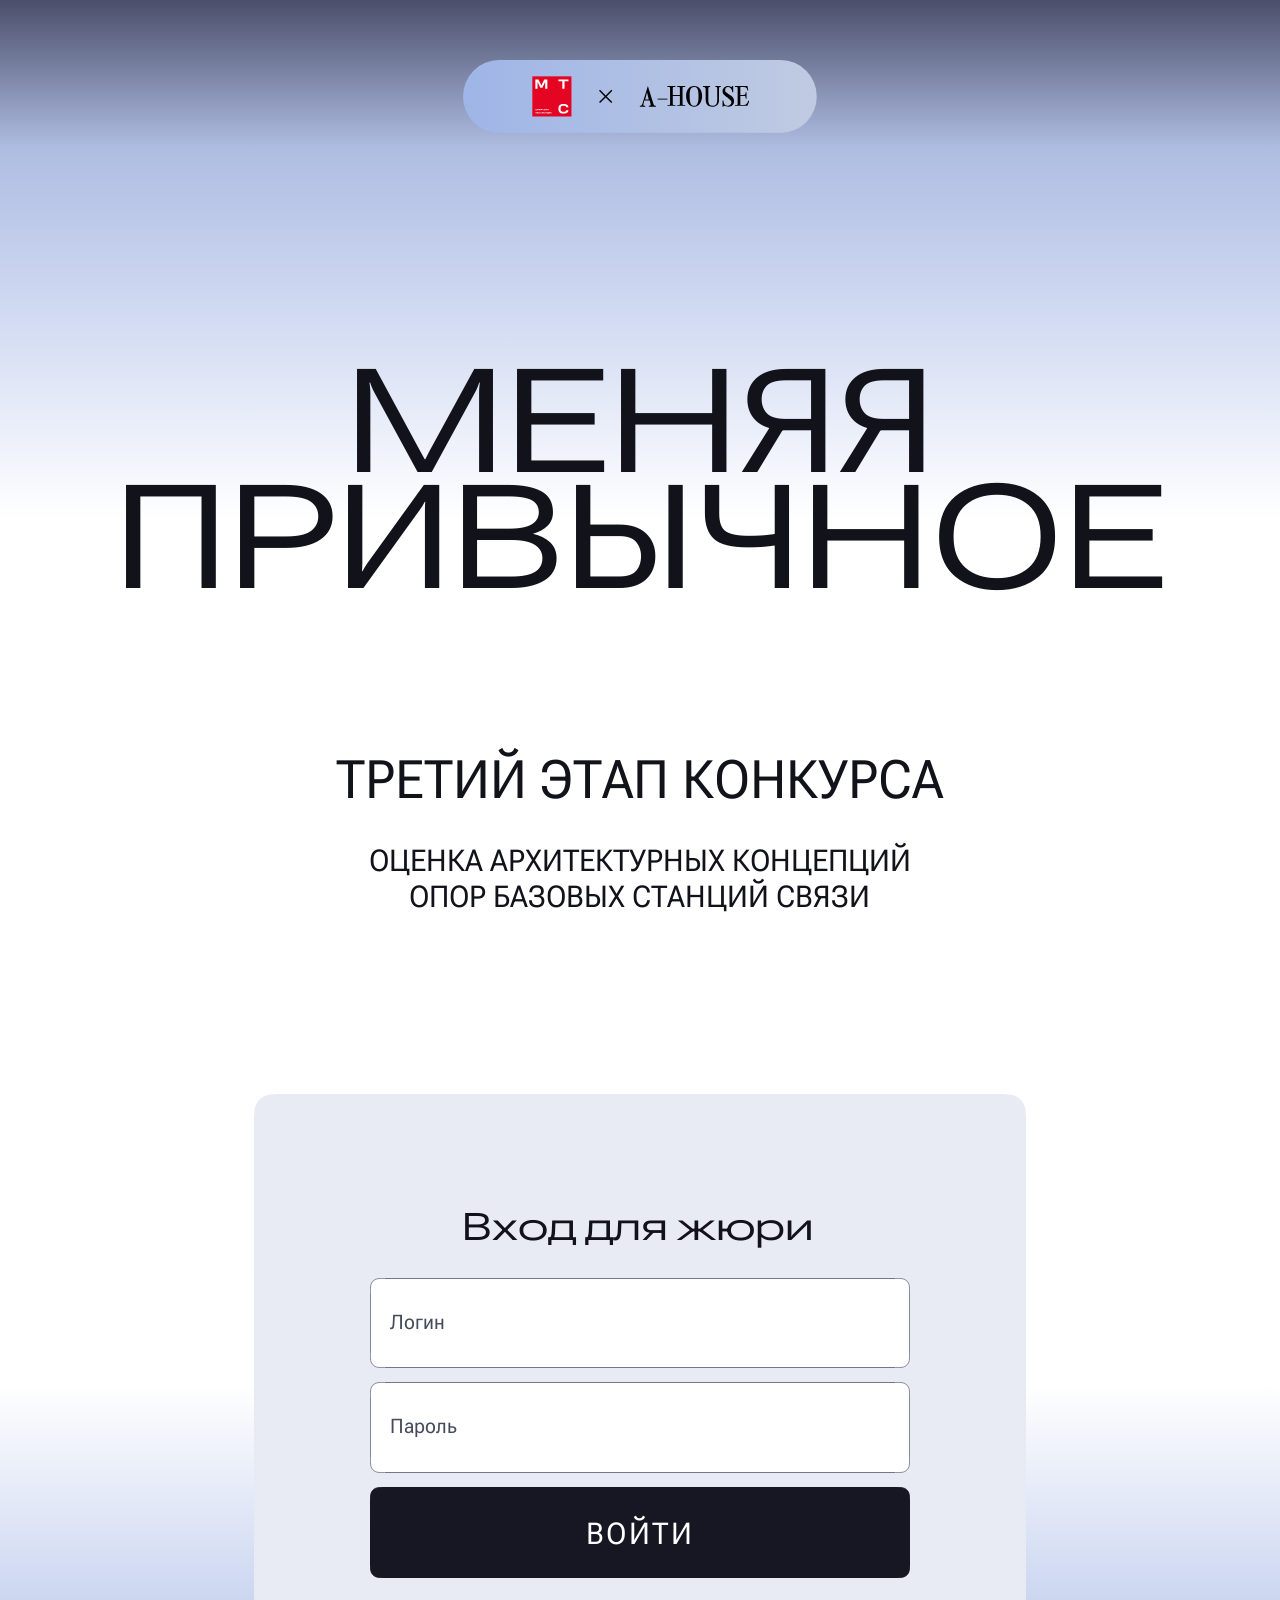
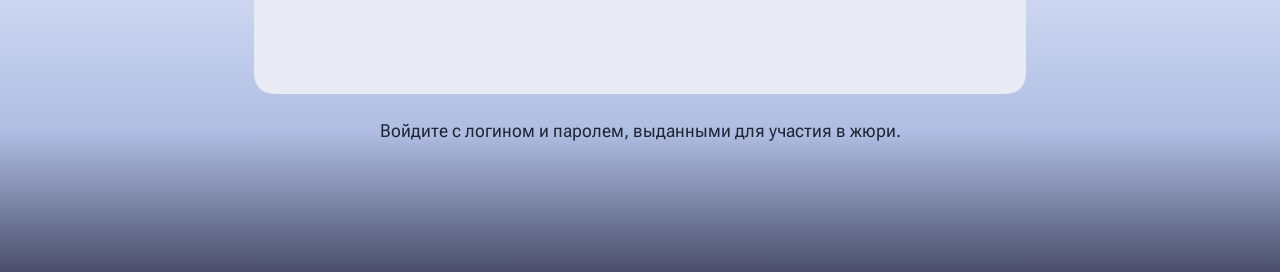
==== jury/index.html @ f31aed95 "Publish jury cabinet Source-Commit: 296555ba52283dc2daf1e2a60efe6be3694adf9c" ====
<!doctype html>
<html lang="ru">
<head>
<meta charset="utf-8">
<meta name="viewport" content="width=device-width, initial-scale=1">
<meta name="robots" content="noindex,nofollow">
<meta name="referrer" content="no-referrer">
<meta http-equiv="Content-Security-Policy" content="default-src 'none'; script-src 'self' 'wasm-unsafe-eval'; worker-src 'self'; style-src 'self'; font-src 'self' blob: https://static.tildacdn.com; img-src 'self' blob: data:; connect-src 'self' https://qlzszcunhphficvkezsk.supabase.co; form-action 'none'; base-uri 'none'">
<title>Вход для жюри · Меняя привычное</title>
<link rel="preconnect" href="https://static.tildacdn.com" crossorigin>
<link rel="stylesheet" href="../cabinet.css?v=fdaa17e8c306">
<link rel="modulepreload" href="../views.js?v=fdaa17e8c306">
<link rel="modulepreload" href="../config.js?v=fdaa17e8c306">
<link rel="modulepreload" href="../typography.js?v=fdaa17e8c306">
<link rel="modulepreload" href="../criteria.js?v=fdaa17e8c306">
<link rel="modulepreload" href="../voting.js?v=fdaa17e8c306">
<script type="module" src="../cabinet.js?v=fdaa17e8c306"></script>
</head>
<body>
<div id="cabinet">
<main class="sign-in-page">
  <section class="cover" aria-labelledby="contest">
    <div class="wrap hero">
      <img src="./logo.svg" width="398" alt="МТС и A–House">
      <h1 id="contest">Меняя<br>привычное</h1>
      <div class="cover-subtitle">
        <h2>Третий этап конкурса</h2>
        <p>Оценка архитектурных концепций опор базовых станций связи</p>
      </div>
    </div>
  </section>
  <section class="login-section" aria-labelledby="sign-in">
    <form class="login-card" method="dialog" action="#">
      <h2 id="sign-in" data-edges="stem tight">Вход <span class="word-group">для<wbr> жюри</span></h2>
      <input type="hidden" name="next" value="">
      <label class="sr-only" for="login">Логин</label>
      <input id="login" name="login" placeholder="Логин" autocomplete="username" autocapitalize="none" spellcheck="false" required maxlength="254" value="">
      <label class="sr-only" for="password">Пароль</label>
      <input id="password" name="password" placeholder="Пароль" type="password" autocomplete="current-password" required maxlength="1024">
      <button class="primary" disabled>Войти</button>
    </form>
    <p class="login-hint">Войдите с логином и паролем, выданными для участия в жюри.</p>
  </section>
</main></div>
<noscript><p>Для входа включите JavaScript.</p></noscript>
</body>
</html>
---- cabinet.css ----
@font-face {
  font-family: 'MTS Extended';
  src: url('https://static.tildacdn.com/tild3437-3162-4530-b961-616430663737/MTSExtended-Regular.woff') format('woff');
  font-weight: 400;
  font-style: normal;
  font-display: swap;
}
@font-face {
  font-family: 'MTS Compact';
  src: url('https://static.tildacdn.com/tild3732-3834-4863-b263-373538393432/MTSCompact-Regular.woff') format('woff');
  font-weight: 400;
  font-style: normal;
  font-display: swap;
}
@font-face {
  font-family: 'Roboto Flex Extended';
  src: url('./fonts/roboto-flex-extended-regular.woff2') format('woff2');
  font-weight: 400;
  font-style: normal;
  font-display: swap;
  size-adjust: 112%;
}
@font-face {
  font-family: 'Roboto Flex Compact';
  src: url('./fonts/roboto-flex-compact-regular.woff2') format('woff2');
  font-weight: 400;
  font-style: normal;
  font-display: swap;
}
:root {
  --stem-bearing: .089em;
  --display-face: 'MTS Extended', 'Roboto Flex Extended', Arial, sans-serif;
  --body-face: 'MTS Compact', 'Roboto Flex Compact', Arial, sans-serif;
  font-family: var(--body-face);
  color: #11121a;
  background: #fff;
  --archive-unit: min(.0694444444vw, 1px);
  --sky-dark: #4a4e6a;
  --sky-boundary: #646987;
  --sky-light-stops: #afbde2 15.3846%, #ced8f1 31.25%, #fff 53.8462%, #fff 100%;
  --sky: linear-gradient(180deg, var(--sky-dark) 0%, var(--sky-light-stops));
  --sky-inverse: linear-gradient(0deg, var(--sky-dark) 0%, var(--sky-light-stops));
  --control-corner: .95rem;
  --width: 1440px;
}
* { box-sizing: border-box; }
body { margin: 0; font-size: clamp(1rem, .93rem + .33vw, 1.125rem); line-height: 1.45; }
img { display: block; max-width: 100%; height: auto; }
a { color: inherit; text-underline-offset: .25em; }
button, input, textarea { font: inherit; }
a:focus-visible, button:focus-visible, input:focus-visible { outline: .18rem solid #315cc0; outline-offset: .25rem; }
button { cursor: pointer; }
p, h1, h2 { margin: 0; }
h1, h2 { font-family: var(--display-face); font-weight: 400; letter-spacing: normal; }
/* Keep the ink against the grid as headings wrap and the type scales. */
[data-edges] {
  --first-bearing: var(--stem-bearing);
  --wrap-bearing: var(--stem-bearing);
  position: relative;
  inset-inline-start: calc(0em - var(--wrap-bearing));
  text-indent: calc(var(--wrap-bearing) - var(--first-bearing));
}
[data-edges^="tight"] { --first-bearing: .008em; }
[data-edges^="medium"] { --first-bearing: .045em; }
[data-edges$="tight"] { --wrap-bearing: .008em; }
[data-edges$="medium"] { --wrap-bearing: .045em; }
.work-link > [data-edges] { --stem-bearing: .078em; display: block; min-inline-size: 0; }
.wrap { --gutter: min(4.444444vw, 64px); width: min(100%, var(--width)); padding-inline: var(--gutter); margin-inline: auto; }
.cover { background: var(--sky); }
.hero {
  container-type: inline-size;
  min-block-size: calc(1080 * var(--archive-unit));
  padding-block: calc(68 * var(--archive-unit)) calc(57 * var(--archive-unit));
  text-align: center;
}
.hero img { width: min(100%, calc(398 * var(--archive-unit))); margin-inline: auto; }
/* The longer word sets the maximum size within the available column. */
.hero h1 {
  margin-block-start: calc(260 * var(--archive-unit));
  font-size: min(calc(146 * var(--archive-unit)), 11.9cqi);
  line-height: .9;
  text-transform: uppercase;
}
.cover-subtitle { max-inline-size: calc(746 * var(--archive-unit)); margin: calc(176 * var(--archive-unit)) auto 0; text-transform: uppercase; }
.cover-subtitle h2 { font: 400 max(1.5rem, calc(60 * var(--archive-unit))) / 1 var(--body-face); }
.cover-subtitle p {
  margin-block-start: calc(40 * var(--archive-unit));
  font-size: max(1rem, calc(34 * var(--archive-unit)));
  line-height: 1.2;
  text-wrap: balance;
}
.login-section { background: var(--sky-inverse); padding: clamp(72px, 10vw, 140px) 22px; }
.login-card {
  background: #e8ebf3;
  inline-size: min(100%, max(320px, calc(868 * var(--archive-unit))));
  margin-inline: auto;
  padding: max(2.25rem, calc(131 * var(--archive-unit))) max(1.5rem, calc(130 * var(--archive-unit)));
}
.word-group { display: inline-block; max-inline-size: 100%; text-indent: 0; }
.login-card h2 {
  font-size: max(1.375rem, calc(38 * var(--archive-unit)));
  line-height: 1.05;
  margin-block-end: 2rem;
  text-align: center;
  text-wrap: balance;
  overflow-wrap: anywhere;
}
.login-card input, .ballot textarea { display: block; width: 100%; color: #11121a; background: #fff; border: 1px solid #70798a; }
.login-card input {
  min-block-size: max(3.125rem, calc(102 * var(--archive-unit)));
  padding: .65em 1em;
  font-size: max(1.1875rem, calc(22 * var(--archive-unit)));
}
.login-card input::placeholder { color: #454b5a; opacity: 1; }
.login-card input[type="password"] { margin-block-start: 14px; }
.login-hint { max-inline-size: 40rem; margin: 1.5rem auto 0; text-align: center; color: #202534; }
/* Offset the visible letters within the original hit area. */
.primary, .masthead button, .score-choice span {
  --label-shift: .07em;
  padding-block: calc(var(--control-inset) + var(--label-shift)) calc(var(--control-inset) - var(--label-shift));
}
.primary { --control-inset: .85rem; display: inline-flex; align-items: center; justify-content: center; padding-inline: 1.3rem; min-height: 3rem; color: #fff; background: #161722; text-align: center; text-decoration: none; border: 1px solid #161722; }
.login-card .primary {
  width: 100%;
  min-block-size: max(3.125rem, calc(102 * var(--archive-unit)));
  margin-block-start: 14px;
  font-size: max(1.1875rem, calc(34 * var(--archive-unit)));
  text-transform: uppercase;
  letter-spacing: .08em;
}
.form-error { color: #8e1130; margin-top: 1rem; line-height: 1.4; }

.masthead {
  color: #fff;
  background-color: var(--sky-dark);
  background-image: linear-gradient(180deg, var(--sky-dark), #525774 55%, var(--sky-boundary));
}
.masthead + .scene:not(.catalogue), .masthead + .catalogue .welcome {
  --sky: linear-gradient(180deg, var(--sky-boundary) 0%, var(--sky-light-stops));
}
.masthead-inner {
  display: flex;
  align-items: center;
  justify-content: space-between;
  flex-wrap: wrap;
  gap: .75rem 1.5rem;
  min-block-size: 116px;
  padding-block: 12px;
}
.masthead img { width: min(56%, 19rem); }
.masthead button { --control-inset: .55rem; background: transparent; color: inherit; border: 1px solid currentColor; padding-inline: .95rem; min-height: 2.75rem; }
.masthead :is(a, button):focus-visible { outline-color: #e0e7ff; }
.scene { min-block-size: 82vh; }
.scene:not(.catalogue), .welcome, .projects-section {
  background: var(--sky) top / 100% calc(1080 * var(--archive-unit)) no-repeat;
}
.content { container-type: inline-size; padding-block: clamp(2rem, 5vw, 5rem); }
.content h1 { font-size: clamp(1.75rem, 6.3cqi, 4.6rem); line-height: 1.04; text-transform: uppercase; text-wrap: balance; overflow-wrap: anywhere; }
.heading-word {
  display: inline-block;
  inline-size: max-content;
  /* Allow the hanging sidebearing at the grid edge before breaking a word. */
  max-inline-size: calc(100% + var(--stem-bearing));
  text-wrap: wrap;
  vertical-align: top;
  text-indent: 0;
  -webkit-hyphens: auto;
  hyphens: auto;
  hyphenate-limit-chars: 5 2 2;
}
/* Т and Л after a discretionary hyphen need less overhang than the initial stem. */
.hang-after-break {
  --break-inset: calc(var(--word-bearing, var(--wrap-bearing)) - .008em);
  padding-inline-start: var(--break-inset);
  text-indent: calc(0em - var(--break-inset));
}
.hang-after-break:first-child { --word-bearing: var(--first-bearing); }
.works, .ranking {
  --list-row-height: clamp(3.375rem, 2.95rem + 1.1vw, 4rem);
  inline-size: 100%;
  margin: clamp(1.5rem, 3vw, 2.5rem) 0 0;
}
.works { list-style: none; padding: 0; }
.work-link, .ranking td a {
  display: flex;
  align-items: center;
  min-block-size: var(--list-row-height);
  padding-block: .5rem;
  overflow-wrap: anywhere;
}
.work-link { width: 100%; column-gap: .75rem; border-bottom: 1px solid #3e4558; text-decoration: none; font-size: clamp(1.2rem, 1rem + .85vw, 1.75rem); line-height: 1.2; }
.return { display: inline-flex; align-items: center; min-height: 2.75rem; margin-bottom: .9rem; }
.materials { margin-top: clamp(1.5rem, 4vw, 3rem); display: flex; align-items: center; flex-wrap: wrap; gap: .65rem 1.1rem; }
.status { margin-top: 1.7rem; margin-bottom: 1rem; line-height: 1.45; }
.sheet-progress { margin-top: 1rem; }
.work-mark {
  box-sizing: border-box;
  flex: none;
  --mark-size: clamp(1.75rem, 5vw, 2.5rem);
  inline-size: var(--mark-size);
  block-size: var(--mark-size);
  margin-inline-start: auto;
  border: 2px solid #11121a;
  --control-corner: calc(var(--mark-size) * .35);
  color: white;
}
:is(.work-mark.is-scored, .nomination-option input:checked + .work-mark) { border-color: #161722; background: #161722; }
.work-mark svg { display: block; inline-size: 100%; block-size: 100%; }
@media (forced-colors: active) {
  .work-mark { border-color: CanvasText; }
  :is(.work-mark.is-scored, .nomination-option input:checked + .work-mark) { border-color: CanvasText; background: CanvasText; color: Canvas; forced-color-adjust: none; }
}
.ballot { margin-top: clamp(2rem, 5vw, 4rem); max-width: 45rem; font-synthesis-weight: none; }
.ballot, .ballot legend { overflow-wrap: anywhere; }
.ballot legend { max-width: 100%; }
.ballot h2 { font-size: clamp(1.5rem, 1.12rem + 1.6vw, 2.4rem); line-height: 1.12; }
.ballot small { font-size: .9rem; font-weight: normal; }
.ballot .scale { margin: .5rem 0; }
.ballot .scale[open] { margin-block-end: 1.65em; }
:is(.scale > summary, .ballot-rules, .ballot-reference-toggle) { padding-block: .65rem; cursor: pointer; width: fit-content; min-height: 2.75rem; }
.scale > summary {
  display: grid;
  grid-template-columns: .55em minmax(0, 1fr);
  align-items: baseline;
  column-gap: .48em;
  max-inline-size: 100%;
  list-style: none;
}
.scale > summary::-webkit-details-marker { display: none; }
.scale > summary::before {
  content: '';
  inline-size: .43em;
  block-size: .43em;
  border: solid currentColor;
  border-width: 0 .095em .095em 0;
  align-self: start;
  margin-block-start: .46em;
  transform: rotate(-45deg);
}
/* The downstroke sits below the rotated square's centre. Keep its ink on the first text line. */
.scale[open] > summary::before { transform: translateY(-.15em) rotate(45deg); }
@media (prefers-reduced-motion: no-preference) {
  .scale > summary::before { transition: transform 150ms ease-out; }
  @supports (transition-behavior: allow-discrete) and selector(details::details-content) {
    .scale::details-content {
      display: grid;
      grid-template-rows: 0fr;
      opacity: 0;
      transition: grid-template-rows 160ms ease-out, opacity 140ms ease-out, content-visibility 160ms allow-discrete;
    }
    .scale[open]::details-content { grid-template-rows: 1fr; opacity: 1; }
    .scale-body { min-block-size: 0; overflow: clip; }
    .scale:has(> summary:focus-visible)::details-content { transition-duration: 0s; }
  }
}
.ballot-rules { display: inline-block; }
.scale-values li {
  display: flex;
  align-items: baseline;
  column-gap: .22em;
}
.scale-number { flex: 0 0 1ch; }
.scale-values li > [aria-hidden] { flex: none; }
.scale-values li > :last-child { flex: 1; min-inline-size: 0; }
@container (max-width: 14em) {
  .scale-body { hyphens: auto; hyphenate-limit-chars: 8 3 3; }
}
.scale-values li + li { margin-block-start: .15em; }
.scale-explanation { display: block; margin: .2em 0 .55em; }
.scale-number, .score-choice { font-variant-numeric: tabular-nums; }
.scale ul { list-style: none; padding: 0; margin: 0 0 .6rem; }
.scale li, .scale p, .criterion-help { line-height: 1.5; }
.criterion-help, .ballot-note { max-inline-size: 68ch; }
.scale p { margin-bottom: .8rem; }
.scale-body > :last-child { margin-block-end: 0; }
.ballot-fields, .criterion { padding: 0; margin: 0; border: 0; min-width: 0; }
.ballot form { margin-top: 1.35rem; }
.criterion { margin-bottom: 1.8rem; }
.criterion legend { padding: 0; font-size: clamp(1.125rem, 1rem + .5vw, 1.25rem); line-height: 1.25; }
/* At large text sizes, give every cabinet screen the same extra line length. */
.masthead .wrap, .scene .wrap { padding-inline: clamp(8px, 100vw - 10rem, var(--gutter)); }
criterion-title { overflow-wrap: normal; -webkit-hyphens: auto; hyphens: auto; hyphenate-limit-chars: 6 3 3; }
criterion-title .whole-word { white-space: nowrap; }
.criterion legend small { display: inline-block; color: #414859; white-space: nowrap; }
@container (max-width: 36rem) {
  .criterion legend small { display: block; margin-block-start: .3em; }
  .criterion legend + p { margin-block-start: .6rem; }
}
.criterion-help { margin: .35rem 0 0; }
.score-choices { display: flex; flex-wrap: wrap; gap: .3rem; margin-top: .65rem; }
.score-choice { position: relative; cursor: pointer; }
.score-choice input, .sr-only { position: absolute; width: 1px; height: 1px; padding: 0; margin: -1px; overflow: hidden; clip-path: inset(50%); white-space: nowrap; }
.score-choice span { --control-inset: .45rem; --label-shift: .045em; display: grid; place-items: center; min-width: 2.75rem; min-height: 2.75rem; padding-inline: var(--control-inset); color: #161722; background: #fff; border: 1px solid #747b8d; }
.score-choice input:checked + span { color: #fff; background: #20263a; border-color: #20263a; }
.score-choice input:focus-visible + span, .ballot :is(summary, .ballot-reference-toggle):focus-visible, .ballot textarea:focus-visible { outline: .18rem solid #315cc0; outline-offset: .15rem; }
.no-site { display: flex; align-items: center; gap: .5rem; min-height: 2.75rem; width: fit-content; line-height: 1.4; }
.no-site input { margin: 0; }
.comment-label { display: block; margin-bottom: .5rem; }
.ballot textarea { max-width: 39rem; min-height: 5rem; padding: .75rem; font: inherit; resize: vertical; }
.materials .primary, .save-ballot { --label-shift: 0px; }
.save-ballot { margin-top: 1rem; }
.ballot-note, .ballot-feedback:not(:empty) { margin-top: .8rem; line-height: 1.4; }
.secondary { margin-top: .5rem; min-height: 2.75rem; padding: .55rem .85rem; color: #161722; background: #fff; border: 1px solid #747b8d; }
.ballot button:disabled { cursor: default; }
.scale .guide-list { margin-block-end: 1.25em; list-style: disc; padding-inline-start: 1.3rem; }
.guide-list li + li { margin-top: .45rem; }
.recommendations { min-inline-size: 0; margin: 0; padding: 0; border: 0; }
.nomination-option {
  display: grid;
  grid-template-columns: max-content minmax(0, 1fr);
  align-content: center;
  align-items: start;
  gap: .65rem;
  min-block-size: 44px;
  padding-block: .3em;
  cursor: pointer;
  overflow-wrap: anywhere;
}
.nomination-option .work-mark {
  --mark-size: 1.5rem;
  margin-inline-start: 0;
  /* Centre on the ink of the first line, even when the label wraps. */
  margin-block-start: calc((1lh - var(--mark-size)) / 2 - .08em);
}
.nomination-option input:not(:checked) + .work-mark svg { visibility: hidden; }
.nomination-option input:focus-visible + .work-mark { outline: .18rem solid #315cc0; outline-offset: .15rem; }
.nomination-option:has(input:disabled) { cursor: default; }
.nominations { max-inline-size: 60ch; margin-block-start: calc(2 * var(--ballot-field-gap)); }
.nominations section + section { margin-block-start: var(--work-group-gap); }
.nominations h3, .nominations h4 {
  margin: 0 0 var(--ballot-field-gap);
  font: 400 1.125em / 1.25 var(--body-face);
  text-wrap: pretty;
}
.nominations p { margin: 0; line-height: 1.5; }
.nominations p + p { margin-block-start: var(--ballot-field-gap); }

/* The curve meets each straight edge with zero curvature. */
:is(.login-card, .login-card input, .ballot textarea, .ranking-select, .primary, .masthead button, .secondary, .score-choice span, .sheet-preview, .sheet-tool, .sheet-arrow, .work-mark) {
  --corner-extent: var(--control-corner);
  /* Native fields remain readable while the optional SVG is loading. */
  border-image: var(--corner-frame, none) 17 fill / var(--corner-extent);
  border-radius: var(--corner-extent);
  corner-shape: superellipse(1.7);
}

form.login-card { --corner-extent: clamp(1.5rem, 2.35vw, 2rem); }

/* WebKit versions without corner-shape draw the same contour in nine slices.
   The corners keep their proportions as fields, captions and the panel resize. */
@supports not (corner-shape: superellipse(1.7)) {
  @media screen and (forced-colors: none) {
    .login-card { --corner-frame: url('./control-corners.svg#panel'); }
    .login-card input, .ballot textarea, .ranking-select, .sheet-preview { --corner-frame: url('./control-corners.svg#field'); }
    .primary { --corner-frame: url('./control-corners.svg#primary'); }
    .masthead button { --corner-frame: url('./control-corners.svg?v=4#outline'); }
    .work-mark { --corner-frame: url('./control-corners.svg?v=3#work-mark'); }
    :is(.work-mark.is-scored, .nomination-option input:checked + .work-mark) { --corner-frame: url('./control-corners.svg#primary'); background: transparent; }
    .sheet-tool, .sheet-arrow { --corner-frame: url('./control-corners.svg?v=2#sheet'); }
    .secondary, .score-choice span { --corner-frame: url('./control-corners.svg#choice'); }
    .score-choice input:checked + span { --corner-frame: url('./control-corners.svg#selected'); }
  }
}

.masthead-inner:has(nav) { display: grid; grid-template-columns: minmax(0, 1fr) auto; grid-template-areas: "brand brand" "menu exit"; gap: .4rem 1rem; }
.masthead-inner:has(nav) img { grid-area: brand; justify-self: center; inline-size: min(100%, 210px); }
.masthead-inner nav { grid-area: menu; display: flex; flex-wrap: wrap; gap: 0 1.2em; align-items: center; }
.masthead-inner nav a { display: inline-flex; align-items: center; min-block-size: 2.75rem; }
.masthead-inner nav a[aria-current="page"] { color: #fff; text-decoration-thickness: .12em; }
.masthead-inner:has(nav) form { grid-area: exit; align-self: start; }
@media (min-width: 52em) {
  .masthead-inner:has(nav) { grid-template-columns: minmax(9rem, 1fr) auto auto; grid-template-areas: "brand menu exit"; gap: 2rem; }
  .masthead-inner:has(nav) img { justify-self: start; inline-size: min(100%, 19rem); }
  .masthead-inner:has(nav) form { align-self: center; }
}
.ranking-description, .ranking-order, .content:has(.ranking-back) h1 + .status { margin-block-start: clamp(1rem, 2.4vw, 1.8rem); }
.ranking-description { max-inline-size: 62ch; }
.ranking-order { display: flex; flex-wrap: wrap; align-items: center; gap: .5em .85em; }
.ranking-select {
  position: relative;
  display: inline-flex;
  align-items: center;
  inline-size: min(13.1em, 100%);
  min-block-size: 2.75rem;
  padding: .55em 2.25em .45em .8em;
  border: 1px solid #747b8d;
  background: #fff;
  line-height: 1.25;
}
.ranking-select-label { overflow-wrap: anywhere; }
.ranking-select select {
  position: absolute;
  inset: 0;
  appearance: none;
  inline-size: 100%;
  block-size: 100%;
  margin: 0;
  font: inherit;
  opacity: 0;
  cursor: pointer;
}
.ranking-select::after {
  content: '';
  position: absolute;
  inset-block-start: 50%;
  inset-inline-end: .9em;
  inline-size: .48em;
  block-size: .48em;
  border: solid currentColor;
  border-width: 0 .1em .1em 0;
  transform: translateY(-72%) rotate(45deg);
  pointer-events: none;
}
@media (forced-colors: active) {
  .ranking-select { border-color: ButtonText; color: ButtonText; background: ButtonFace; }
  .ranking-select:has(select:focus-visible)::before { border-color: Highlight; }
}
.ranking { border-collapse: separate; border-spacing: 0; font-variant-numeric: tabular-nums; }
.ranking th, .ranking td { text-align: start; padding: .55em .7em .55em 0; border-block-end: 1px solid #c1c6d1; }
.ranking thead { color: #414859; }
.ranking :is(th, td):first-child { inline-size: 1%; }
.ranking :is(th, td):last-child { text-align: end; padding-inline-end: 0; }
.ranking td { padding-block: 0; }
.ranking td a { min-block-size: calc(var(--list-row-height) - 1px); }
.ranking-back { margin-block-start: 1.5rem; }
.sheets { margin-block-start: clamp(1.4rem, 3vw, 2.3rem); }
.sheet-strip {
  display: flex;
  align-items: stretch;
  gap: clamp(.65rem, 1.5vw, 1.25rem);
  overflow-x: auto;
  overscroll-behavior-x: contain;
  scroll-snap-type: x mandatory;
  scrollbar-width: thin;
  scrollbar-color: #737c91 transparent;
}
.sheet-preview {
  flex: 0 0 min(89%, 48rem);
  aspect-ratio: 1.58;
  max-block-size: min(65svh, 35rem);
  min-inline-size: 0;
  position: relative;
  scroll-snap-align: start;
  padding: 0;
  border: 1px solid #c8ccd5;
  background: #f1f2f4;
  color: #414859;
  cursor: zoom-in;
}
.sheet-strip.portrait .sheet-preview { flex-basis: min(86%, 26rem); aspect-ratio: 4/5; }
.sheet-strip.single .sheet-preview { flex-grow: 1; }
.sheet-preview img { position: absolute; inset: 0; width: 100%; height: 100%; object-fit: contain; }
.sheet-preview:has(img[src]) > span, .sheets img:not([src]) { visibility: hidden; }
.sheet-preview:focus-visible { outline: 3px solid #315cc0; outline-offset: -3px; z-index: 1; }
.sheet-controls, .sheet-dialog-top, .sheet-zoom { display: flex; align-items: center; flex-wrap: wrap; gap: .35rem .65rem; }
.sheet-zoom { column-gap: .4rem; }
.zoom-value { min-inline-size: 4ch; text-align: center; font-variant-numeric: tabular-nums; }
@media (min-width: 48em) {
  .sheet-preview { flex-basis: min(72%, 48rem); }
}
.sheet-arrow, .sheet-tool { color: inherit; background: transparent; border: 1px solid #868d9c; border-radius: var(--control-corner); corner-shape: superellipse(1.7); min-block-size: 2.75rem; }
.sheet-arrow, .sheet-tool { position: relative; }
.sheet-arrow:focus-visible, .sheet-tool:focus-visible { outline: none; }
:is(.sheet-arrow, .sheet-tool):focus-visible::after, .ranking-select:has(select:focus-visible)::before { content: ''; position: absolute; inset: -4px; border: 2px solid #315cc0; border-radius: calc(var(--control-corner) + 4px); corner-shape: superellipse(1.7); pointer-events: none; }
@supports not (corner-shape: superellipse(1.7)) {
  @media (forced-colors: none) {
    :is(.sheet-arrow, .sheet-tool):focus-visible::after { border-image: url('./control-corners.svg?v=2#focus') 17 / calc(var(--control-corner) + 4px); }
  }
}
.sheet-arrow { inline-size: 2.9rem; padding: .2rem; font: 1.25rem/1 system-ui, sans-serif; }
.sheet-arrow[aria-disabled="true"] { opacity: .5; cursor: default; }
.sheet-tool { padding: .4em .8em; }
.sheet-number { min-inline-size: 7ch; text-align: center; font-variant-numeric: tabular-nums; }
.sheet-status:not(:empty) { margin-block: .45em; }
.sheet-dialog { box-sizing: border-box; inset: 0; width: 100%; max-width: none; height: 100%; height: 100dvh; max-height: none; margin: 0; border: 0; padding: max(.5rem, env(safe-area-inset-top)) max(.65rem, env(safe-area-inset-right)) max(.5rem, env(safe-area-inset-bottom)) max(.65rem, env(safe-area-inset-left)); color: #11121a; background: #f1f2f4; }
.sheet-dialog::backdrop { background: #f1f2f4; }
body:has(.sheet-dialog[open]) { overflow: hidden; }
.sheet-dialog-layout { container: sheet-viewer / inline-size; display: flex; flex-direction: column; gap: clamp(.75rem, 2vh, 1.5rem); height: 100%; }
.sheet-symbol { display: none; }
.sheet-dialog-top { justify-content: space-between; }
.sheet-pan { flex: 1; min-block-size: min(40dvh, 14rem); min-inline-size: 0; display: flex; justify-content: center; align-items: center; overflow: hidden; touch-action: none; user-select: none; }
.sheet-pan img { flex: none; max-width: none; max-height: none; pointer-events: none; }
.sheet-pan.magnified { cursor: grab; }
.sheet-pan.magnified:active { cursor: grabbing; }
.sheet-dialog .sheet-controls { justify-content: center; }
.sheet-dialog .sheet-controls[hidden], .sheet-status:empty { display: none; }
.sheets + .materials { margin-block-start: clamp(1.25rem, 2.5vw, 2rem); }

@container sheet-viewer (max-width: 18em) {
  .sheet-dialog-top { display: grid; grid-template-columns: 44px minmax(0, 1fr) repeat(3, 44px); gap: .1em; }
  .sheet-zoom { display: contents; }
  .sheet-dialog-top .sheet-label { display: none; }
  .sheet-dialog-top .sheet-symbol { display: inline; }
  .sheet-arrow, .sheet-tool { min-block-size: max(44px, 1.4em); padding: 0; }
  .sheet-arrow { inline-size: 44px; font-size: 1em; }
  .zoom-value, .sheet-number { min-inline-size: 0; white-space: nowrap; }
  .sheet-controls { flex-wrap: nowrap; column-gap: .35em; }
}

@media (hover: hover) and (pointer: fine) {
  .primary:not(:disabled):hover { background-color: #32374d; }
  :is(.return, .work-link, .ranking a, .ballot a, .ballot summary, .ballot-reference-toggle):hover {
    color: #273e72;
    text-decoration: underline;
    text-decoration-thickness: .1em;
    text-underline-offset: .25em;
  }
  :is(.sheet-arrow, .sheet-tool, .masthead button, .secondary):not(:disabled, [aria-disabled="true"]):hover,
  .score-choice:hover input:enabled:not(:checked) + span {
    background-color: #e7ecf8;
    border-color: #53668c;
    color: #1e304f;
  }
  .masthead nav a:hover { color: #e0e7ff; text-decoration-thickness: .12em; }
  .sheet-preview:enabled:hover:not(:focus-visible) { outline: 2px solid #53668c; outline-offset: -2px; }
  @supports not (corner-shape: superellipse(1.7)) {
    @media (forced-colors: none) {
      .primary:not(:disabled):hover { --corner-frame: url('./control-corners.svg#hover'); }
      :is(.masthead button, .secondary, .sheet-tool, .sheet-arrow):enabled:not([aria-disabled="true"]):hover, .score-choice:hover input:enabled:not(:checked) + span {
        --corner-frame: url('./control-corners.svg?v=2#choice-hover');
      }
    }
  }
}
.content h1[tabindex="-1"]:focus { outline: none; }
@container (max-width: 18em) {
  .ranking :is(th, td) { padding-inline-end: .22em; }
  .ranking :is(th, td):last-child { padding-inline-end: 0; }
  .ranking th { overflow-wrap: anywhere; }
}

/* The welcome, steps and catalogue use the second-stage proportions. */
.catalogue .pagehead { min-block-size: calc(1080 * var(--archive-unit)); padding-block: calc(54 * var(--archive-unit)) calc(64 * var(--archive-unit)); }
.catalogue .pagehead h1 {
  font-size: clamp(2.125rem, calc(90 * var(--archive-unit)), 5.625rem);
  line-height: 1.08;
  text-wrap: wrap;
}
.jury-introduction {
  container-type: inline-size;
  display: grid;
  gap: clamp(1.25rem, 2.5vw, 2rem);
  max-inline-size: 56rem;
  margin-block-start: clamp(2rem, 5vw, 4.5rem);
  font-size: max(1.125rem, calc(24 * var(--archive-unit)));
  line-height: 1.4;
  overflow-wrap: anywhere;
}
.jury-introduction h2 {
  --stem-bearing: .035em;
  font: 400 clamp(1.625rem, 4vw, 2.5rem) / 1.1 var(--body-face);
}
.jury-introduction :is(.jury-introduction-subtitle, .jury-stage-dates) {
  color: #414859;
  font-size: max(1rem, .8333em);
}
.jury-introduction-subtitle { margin-block-start: .375rem; }
.jury-introduction-copy p + p { margin-block-start: .65em; }
.jury-stages {
  list-style: none;
  padding: 0;
  margin: .65em 0 0;
  display: grid;
  gap: .8em;
}
.jury-stages li { display: grid; row-gap: .125em; }
.jury-stage-dates { white-space: nowrap; }
@container (width > 34rem) {
  .jury-stages {
    grid-template-columns: max-content minmax(0, 1fr);
    column-gap: 1.25em;
  }
  .jury-stages li {
    grid-column: 1 / -1;
    grid-template-columns: subgrid;
  }
  .jury-stage-heading .jury-stage-dates { display: block; }
}
.catalogue .intro {
  display: grid;
  grid-template-columns: minmax(0, 1fr);
  gap: clamp(2.5rem, calc(64 * var(--archive-unit)), 4rem);
  margin-block-start: clamp(3rem, 6vw, 5.5rem);
}
.catalogue .step {
  position: relative;
  min-inline-size: 0;
  padding-inline-start: calc(80 * var(--archive-unit));
}
.catalogue .step::before {
  content: '';
  position: absolute;
  inset-block-start: calc(17 * var(--archive-unit));
  inset-inline-start: 0;
  inline-size: calc(40 * var(--archive-unit));
  block-size: min(100%, calc(339 * var(--archive-unit)));
  background: linear-gradient(0deg, #fff, #ced8f1 51.44%, #afbde2 84.62%, #4a4e6a);
}
.catalogue .step-head {
  display: flex;
  min-block-size: calc(132 * var(--archive-unit));
  align-items: center;
  flex-wrap: wrap;
  gap: .75rem max(1rem, calc(24 * var(--archive-unit)));
}
.catalogue .num { font: 400 calc(120 * var(--archive-unit)) / 1.1 var(--display-face); }
/* The last digit in 01 has a wider right sidebearing. */
.catalogue .step:first-child .num { margin-inline-end: calc(-4 * var(--archive-unit)); }
.catalogue .step p {
  font-size: max(1.125rem, calc(34 * var(--archive-unit)));
  line-height: 1.2;
  max-inline-size: 27em;
  margin-block-start: .85em;
  overflow-wrap: anywhere;
}
.catalogue .step-head + p { margin-block-start: clamp(1.5rem, calc(40 * var(--archive-unit)), 2.5rem); }
.catalogue .step-head .materials { margin-block: 0; max-inline-size: 100%; }
.catalogue .step-head > .status { flex-basis: 100%; margin-block: 0; font-size: inherit; line-height: 1.45; }
.catalogue .rules-button {
  max-inline-size: 100%;
  min-block-size: max(2.75rem, calc(84 * var(--archive-unit)));
  font-size: max(1rem, calc(24 * var(--archive-unit)));
  line-height: 1.2;
  text-transform: uppercase;
  overflow-wrap: anywhere;
}
.catalogue .step-head .rules-button {
  --control-inset: .6rem;
  inline-size: calc(344 * var(--archive-unit));
  position: relative;
  inset-block-start: calc(-5 * var(--archive-unit));
}
.catalogue .projects { padding-block: calc(47 * var(--archive-unit)) calc(64 * var(--archive-unit)); }
.catalogue .section-head :is(h1, h2) {
  white-space: pre-line;
  font-size: clamp(2.125rem, calc(110 * var(--archive-unit)), 6.875rem);
  line-height: 1.1;
  text-transform: uppercase;
  overflow-wrap: anywhere;
  -webkit-hyphens: auto;
  hyphens: auto;
  hyphenate-limit-chars: 6 2 2;
}
.catalogue .project-list { margin-block-start: calc(177 * var(--archive-unit)); }
.catalogue .work-link {
  --list-row-height: max(3.875rem, calc(91 * var(--archive-unit)));
  gap: calc(34 * var(--archive-unit));
  padding-block: max(.4rem, calc(12 * var(--archive-unit)));
  border-bottom-width: 2px;
  font-size: max(1.375rem, calc(40 * var(--archive-unit)));
  line-height: 1.1;
  text-transform: uppercase;
}
.catalogue .work-mark { --mark-size: max(40px, calc(65 * var(--archive-unit))); }
.catalogue .work-number {
  flex: 0 0 max(2.4ch, calc(80 * var(--archive-unit)));
  white-space: nowrap;
  font-variant-numeric: tabular-nums;
}
@media (max-width: 45em) {
  .welcome { background-size: 100% 850px; }
  .projects-section, .scene:not(.catalogue) { background-size: 100% 650px; }
  .catalogue .pagehead { min-block-size: auto; padding-block: 44px 50px; }
  .catalogue .pagehead h1 { font-size: clamp(2.125rem, 8vw, 3.5rem); line-height: 1.14; }
  .catalogue .step { padding-inline-start: 38px; }
  .catalogue .step::before { inset-block-start: 8px; inline-size: 16px; block-size: min(100%, 210px); }
  .catalogue .step-head { flex-direction: column; align-items: flex-start; gap: 1rem; }
  .catalogue .num { font-size: 4.5rem; }
  .catalogue .step p { font-size: 1.3125rem; }
  .catalogue .step-head .rules-button { inline-size: fit-content; inset-block-start: auto; }
  .catalogue .section-head :is(h1, h2) { font-size: clamp(1.75rem, 8.2vw, 3.625rem); }
  .catalogue .projects { padding-block: 45px 55px; }
  .catalogue .project-list { margin-block-start: 115px; }
  .catalogue .work-link { gap: .75rem; }
}

@media (max-width: 600px) {
  .wrap { --gutter: 22px; }
  .masthead-inner { min-block-size: 136px; }
  .hero { min-block-size: 700px; padding-block: 80px 50px; }
  .hero img { width: min(100%, 240px); }
  .hero h1 { margin-block-start: 145px; font-size: min(clamp(2.25rem, 10.14vw, 4.75rem), 11.9cqi); line-height: .95; }
  .cover-subtitle { max-inline-size: 470px; margin-block-start: 130px; }
  .cover-subtitle h2 { font-size: 2rem; }
  .cover-subtitle p { margin-block-start: 22px; font-size: 1.25rem; }
  .login-section { min-block-size: 560px; padding-block: 80px; }
  .login-card { inline-size: min(100%, max(280px, 60.28vw)); padding: 36px 24px 52px; }
  .login-card h2 { margin-block-end: 26px; font-size: 1.5rem; }
}

/* Work and ranking compositions use the archive’s proportions. */
.work-scene {
  --criterion-sidebar: 28.9%;
  --work-group-gap: clamp(1.125rem, 2.25vw, 1.75rem);
  --work-section-gap: clamp(1.75rem, 4vw, 3.5rem);
}
:is(.work-scene, .rating-scene) {
  --archive-sky-height: calc(1080 * var(--archive-unit));
}
.masthead + .rating-scene, .work-gallery {
  background: #fff var(--sky) 0 0 / 100% var(--archive-sky-height) no-repeat;
}
.work-gallery > .content { padding-block: clamp(1.75rem, 4vw, 3rem) calc(var(--work-section-gap) / 2); }
.work-gallery h1 { font-size: clamp(1.9375rem, calc(110 * var(--archive-unit)), 6.875rem); line-height: 1.1; }
.work-gallery .sheets { margin-block-start: var(--work-group-gap); }
.work-gallery .sheet-strip { gap: max(14px, calc(24 * var(--archive-unit))); scrollbar-color: #4a4e6a transparent; }
.work-gallery .sheet-preview {
  --control-corner: .625rem;
  flex-basis: min(100%, calc(978 * var(--archive-unit)));
  aspect-ratio: 978 / 708;
  max-block-size: none;
  border-color: #292929;
  background: #fff;
  overflow: hidden;
}
.work-gallery .sheet-strip.portrait .sheet-preview { flex-basis: min(86%, 26rem); aspect-ratio: 4 / 5; }
.work-gallery .sheet-preview img { padding: clamp(10px, 1.6667vw, 24px); }
.work-gallery .materials { margin-block-start: var(--work-group-gap); }
.work-pdf-group {
  display: flex;
  align-items: end;
  flex-wrap: wrap;
  inline-size: 100%;
  gap: .5rem .625rem;
}
.work-gallery .work-pdf {
  --label-shift: .07em;
  flex: 1 1 min-content;
  max-inline-size: min(100%, max(12.25rem, calc(344 * var(--archive-unit))));
  min-block-size: max(3.5rem, calc(64 * var(--archive-unit)));
  font-size: max(1rem, calc(22 * var(--archive-unit)));
  line-height: 1.15;
  text-transform: uppercase;
}
.work-pdf-group small {
  color: #414859;
  font-size: max(1.25rem, calc(30 * var(--archive-unit)));
  line-height: 1;
  /* Align the visible numerals with the bottom of the button. */
  margin-block-end: -.1em;
  white-space: nowrap;
}
@container (width > 42rem) {
  .work-pdf-group {
    display: grid;
    grid-template-columns: minmax(0, calc(var(--criterion-sidebar) - var(--work-group-gap))) max-content;
    column-gap: var(--work-group-gap);
  }
  .work-gallery .work-pdf { max-inline-size: none; }
}
.work-return { margin-block: .75rem 0; }
.work-ballot { background: linear-gradient(180deg, #fff max(20%, calc(100% - 840px)), #dfe6f8 max(55%, calc(100% - 460px)), #929fc5); }
@media (width > 45em) {
  .work-ballot:has(.ballot-final) {
    background: linear-gradient(180deg, #fff max(25%, calc(100% - 650px)), #dfe6f8 max(60%, calc(100% - 320px)), #929fc5);
  }
}
.work-ballot > .content { padding-block: calc(var(--work-section-gap) / 2) clamp(3rem, 5.5vw, 5rem); }
.work-ballot .ballot { margin-block-start: 0; max-inline-size: none; }
.work-ballot .ballot > :not(h2) { max-inline-size: 45rem; }
.work-ballot .ballot h2 {
  font-size: clamp(1.875rem, 3.75vw, 3.5rem);
  line-height: 1.1;
  text-transform: uppercase;
}
.work-ballot .ballot form { margin-block-start: var(--work-group-gap); }
.work-ballot .criterion { margin-block-end: var(--work-group-gap); }
.work-ballot .recommendation-step { margin-block-start: var(--work-group-gap); }
/* In the archive the criterion number/weight and the score occupy separate columns. */
.ballot-final {
  --criterion-column-gap: 0px;
  --ballot-inset: calc(var(--criterion-sidebar) + var(--criterion-column-gap));
  --ballot-field-gap: .5rem;
  --ballot-body-size: max(1rem, calc(24 * var(--archive-unit)));
  --ballot-meta-size: max(.875rem, calc(18 * var(--archive-unit)));
  font-size: var(--ballot-body-size);
  line-height: 1.45;
  container-type: inline-size;
}
.work-ballot .ballot-final > h2 {
  font-size: clamp(2.25rem, calc(110 * var(--archive-unit)), 6.875rem);
}
.work-ballot .ballot-final form {
  max-inline-size: none;
  margin-block-start: max(3.75rem, calc(100 * var(--archive-unit)));
}
.criterion-layout {
  display: grid;
  grid-template-columns: minmax(0, var(--criterion-sidebar)) minmax(0, 1fr);
  column-gap: var(--criterion-column-gap);
}
.criterion-main { min-inline-size: 0; }
.criterion-number {
  --stem-bearing: .06em;
  align-self: start;
  display: block;
  font: 400 clamp(2.5rem, calc(120 * var(--archive-unit)), 7.5rem) / 1.1 var(--display-face);
}
.criterion-main { padding-block-start: calc(17 * var(--archive-unit)); }
.criterion-main h3 {
  margin: 0;
  max-inline-size: min(100%, max(30rem, calc(688 * var(--archive-unit))));
}
:is(.criterion-main h3, .recommendation-step h3) {
  font: 400 max(1.25rem, calc(40 * var(--archive-unit))) / 1.1 var(--body-face);
}
.criterion-main criterion-title { display: block; }
.criterion-scope { margin-block-start: var(--ballot-field-gap); font-size: var(--ballot-meta-size); line-height: 1.35; }
.criterion-main .scale { margin-block: var(--ballot-field-gap) 0; }
.ballot-final .scale[open] { margin-block-end: 0; }
.ballot-final :is(.scale > summary, .ballot-rules, .ballot-reference-toggle) {
  text-decoration: underline;
  text-underline-offset: .14em;
  border-radius: var(--control-corner);
}
.ballot-final .scale > summary { display: block; }
.ballot-final .scale > summary::before { display: none; }
.ballot-final .scale-body { margin-block-start: calc(2 * var(--ballot-field-gap)); }
.criterion-final .score-choices {
  --score-size: clamp(2.75rem, calc(78 * var(--archive-unit)), 4.875rem);
  gap: max(.375rem, calc(46 * var(--archive-unit)));
  margin-block-start: var(--work-group-gap);
}
.criterion-final .score-choice { inline-size: var(--score-size); }
.criterion-final .score-choice span {
  border-image: none;
  border-radius: 50%;
  corner-shape: round;
  border: 2px solid #161722;
  inline-size: 100%;
  min-block-size: 0;
  min-inline-size: 0;
  aspect-ratio: 1;
  padding: .08em 0 0;
  font-size: max(1.125rem, calc(40 * var(--archive-unit)));
  line-height: 1;
}
.criterion-final .score-choice input:checked + span { border-color: #20263a; }
.score-scale { margin-block-start: var(--work-group-gap); }
.score-scale .scale-values { list-style: none; padding: 0; margin: 0; }
.score-scale li { display: block; }
.score-scale li + li { margin-block-start: 0; }
.work-ballot .criterion-final { margin-block-end: var(--work-section-gap); }
.ballot-final :is(.ballot-follow-up, .ballot-actions, .ballot-references) {
  margin-inline-start: var(--ballot-inset);
  max-inline-size: 45rem;
}
.recommendation-step { row-gap: var(--ballot-field-gap); }
.recommendation-step .criterion-number { grid-column: 1; grid-row: 1 / span 2; }
.recommendation-step > :where(h3, .recommendations) { grid-column: 2; max-inline-size: 45rem; }
.recommendation-step h3 { margin: 0; padding-block-start: calc(17 * var(--archive-unit)); }
.ballot-final .comment-label { margin-block-end: var(--ballot-field-gap); line-height: 1.25; }
.ballot-final :is(.comment-label, .recommendation-step h3) small {
  font-size: var(--ballot-meta-size);
  color: #414859;
  white-space: nowrap;
}
.ballot-final textarea { max-inline-size: 100%; }
.ballot-final .save-ballot {
  display: flex;
  inline-size: fit-content;
  max-inline-size: 100%;
  margin-block-start: var(--work-group-gap);
}
.ballot-final .ballot-feedback:not(:empty) { margin-block-start: var(--ballot-field-gap); font-size: var(--ballot-meta-size); }
.ballot-references { margin-block-start: var(--work-section-gap); }
.ballot-reference-links {
  display: flex;
  flex-wrap: wrap;
  align-items: baseline;
  gap: var(--ballot-field-gap) clamp(1rem, 2.5vw, 2rem);
}
.ballot-reference-toggle {
  border: 0;
  background: none;
  color: inherit;
  padding-inline: 0;
  text-align: start;
}
@media (max-width: 45em) {
  .ballot-final { --criterion-sidebar: 5rem; --criterion-column-gap: 1.125rem; --ballot-inset: 0px; }
  .work-ballot .ballot-final > h2 { font-size: clamp(2.25rem, 7.65vw, 3.625rem); }
  .criterion-number { font-size: 2.5rem; line-height: 1; }
  .criterion-main { padding-block-start: 0; }
  :is(.criterion-main h3, .recommendation-step h3) { line-height: 1.15; }
  .recommendation-step .criterion-number { grid-row: 1; }
  .recommendation-step h3 { padding-block-start: 0; align-self: center; }
  .recommendation-step .recommendations { grid-column: 1 / -1; }
  .criterion-final .score-choices {
    display: grid;
    grid-template-columns: repeat(6, minmax(0, 1fr));
    gap: .3125rem;
    max-inline-size: 21rem;
  }
  .criterion-final .score-choice { inline-size: 100%; }
}
@container (max-width: 20rem) {
  .recommendation-step { grid-template-columns: minmax(0, 1fr); }
  .recommendation-step .criterion-number { grid-row: 1; }
  .recommendation-step > :where(h3, .recommendations) { grid-column: 1; }
}
@container (max-width: 19rem) {
  .criterion-layout { grid-template-columns: minmax(0, 1fr); row-gap: 1.25rem; }
}

.rating-scene .content { padding-block: calc(55.73572 * var(--archive-unit)) calc(90 * var(--archive-unit)); }
.ranking-heading { display: grid; grid-template-columns: minmax(0, calc(560 * var(--archive-unit))) minmax(0, 1fr); gap: calc(142 * var(--archive-unit)); }
.ranking-heading h1 { font-size: clamp(2.125rem, calc(90 * var(--archive-unit)), 5.625rem); line-height: 1.2; text-wrap: wrap; }
.ranking-note {
  display: grid;
  grid-template-columns: calc(52 * var(--archive-unit)) minmax(0, 1fr);
  gap: calc(46 * var(--archive-unit));
  align-items: start;
  padding-block-start: calc(10 * var(--archive-unit));
  font-size: max(1.125rem, calc(40 * var(--archive-unit)));
  line-height: 1.15;
}
.ranking-note :is(.ranking-description, .ranking-order) { margin: 0; min-inline-size: 0; }
.ranking-note .ranking-order { align-items: start; flex-direction: column; font-size: min(1em, 1.375rem); }
.ranking-arrow {
  display: block;
  inline-size: 100%;
  aspect-ratio: 55 / 47;
  background: center / contain no-repeat url("data:image/svg+xml,%3Csvg xmlns='http://www.w3.org/2000/svg' viewBox='0 0 55 47' fill='none'%3E%3Cpath d='M31.625 46L53.5 23.5L31.625 1M53.5 23.5L1 23.5' stroke='black' stroke-width='2' stroke-linecap='round' stroke-linejoin='round'/%3E%3C/svg%3E");
}
.rating-scene .ranking {
  --list-row-height: max(3.5rem, calc(90 * var(--archive-unit)));
  margin-block-start: calc(120 * var(--archive-unit));
}
.rating-scene col:nth-child(1) { inline-size: 32%; }
.rating-scene col:nth-child(2) { inline-size: 10.5%; }
.rating-scene col:nth-child(3) { inline-size: 34%; }
.rating-scene .ranking :is(th, td) { border-color: #000; border-width: 2px; inline-size: auto; text-align: start; }
.rating-scene .ranking thead { color: inherit; }
.rating-scene .ranking th {
  height: max(3rem, calc(66 * var(--archive-unit)));
  padding-block: .1em;
  font-size: max(.875rem, calc(40 * var(--archive-unit)));
  font-weight: 400;
  line-height: 1.2;
  text-transform: uppercase;
  overflow-wrap: normal;
}
.rating-scene .ranking td { font-size: max(1rem, calc(34 * var(--archive-unit))); line-height: 1.2; }
.rating-scene .ranking td a { min-inline-size: 0; overflow-wrap: anywhere; text-decoration: none; text-transform: uppercase; }
.rating-scene .ranking td a:hover, .rating-scene .ranking td a:focus-visible { text-decoration: underline; }

@media (max-width: 45em) {
  .work-scene { --archive-sky-height: 32rem; }
  .rating-scene { --archive-sky-height: max(33rem, calc(100svh - 136px)); }
  .work-gallery h1 { font-size: clamp(1.9375rem, 7.3vw, 3.4375rem); }
  .work-gallery .sheet-preview { flex-basis: 100%; aspect-ratio: 1.414; }
  .work-gallery .sheet-strip:not(.single, .portrait) .sheet-preview { flex-basis: calc(100% - 28px); }
  .work-ballot { background: linear-gradient(180deg, #fff max(20%, calc(100% - 580px)), #dfe6f8 max(55%, calc(100% - 300px)), #929fc5); }

  .rating-scene .content { padding-block: 44px 56px; }
  .ranking-heading { display: block; }
  .ranking-heading h1 { font-size: clamp(2.125rem, 11.8vw, 3.25rem); line-height: 1.05; }
  .ranking-note { grid-template-columns: 58px minmax(0, 1fr); gap: 18px; padding-block-start: 36px; font-size: 1.25rem; }
  .rating-scene .ranking { --list-row-height: 68px; margin-block-start: 64px; }
  .rating-scene col:nth-child(1) { inline-size: 16%; }
  .rating-scene col:nth-child(2) { inline-size: 17%; }
  .rating-scene col:nth-child(3) { inline-size: auto; }
  .rating-scene col:nth-child(4) { inline-size: 22.5%; }
  .rating-scene .ranking :is(th, td) { padding-inline-end: min(.35rem, 1vw); }
  .rating-scene .ranking td { font-size: clamp(1rem, 5vw, 1.3125rem); }
}

@container (max-width: 15rem) {
  .rating-scene .ranking col:nth-child(n) { inline-size: auto; }
  .ranking-note { grid-template-columns: minmax(0, 1fr); gap: .375rem; }
}
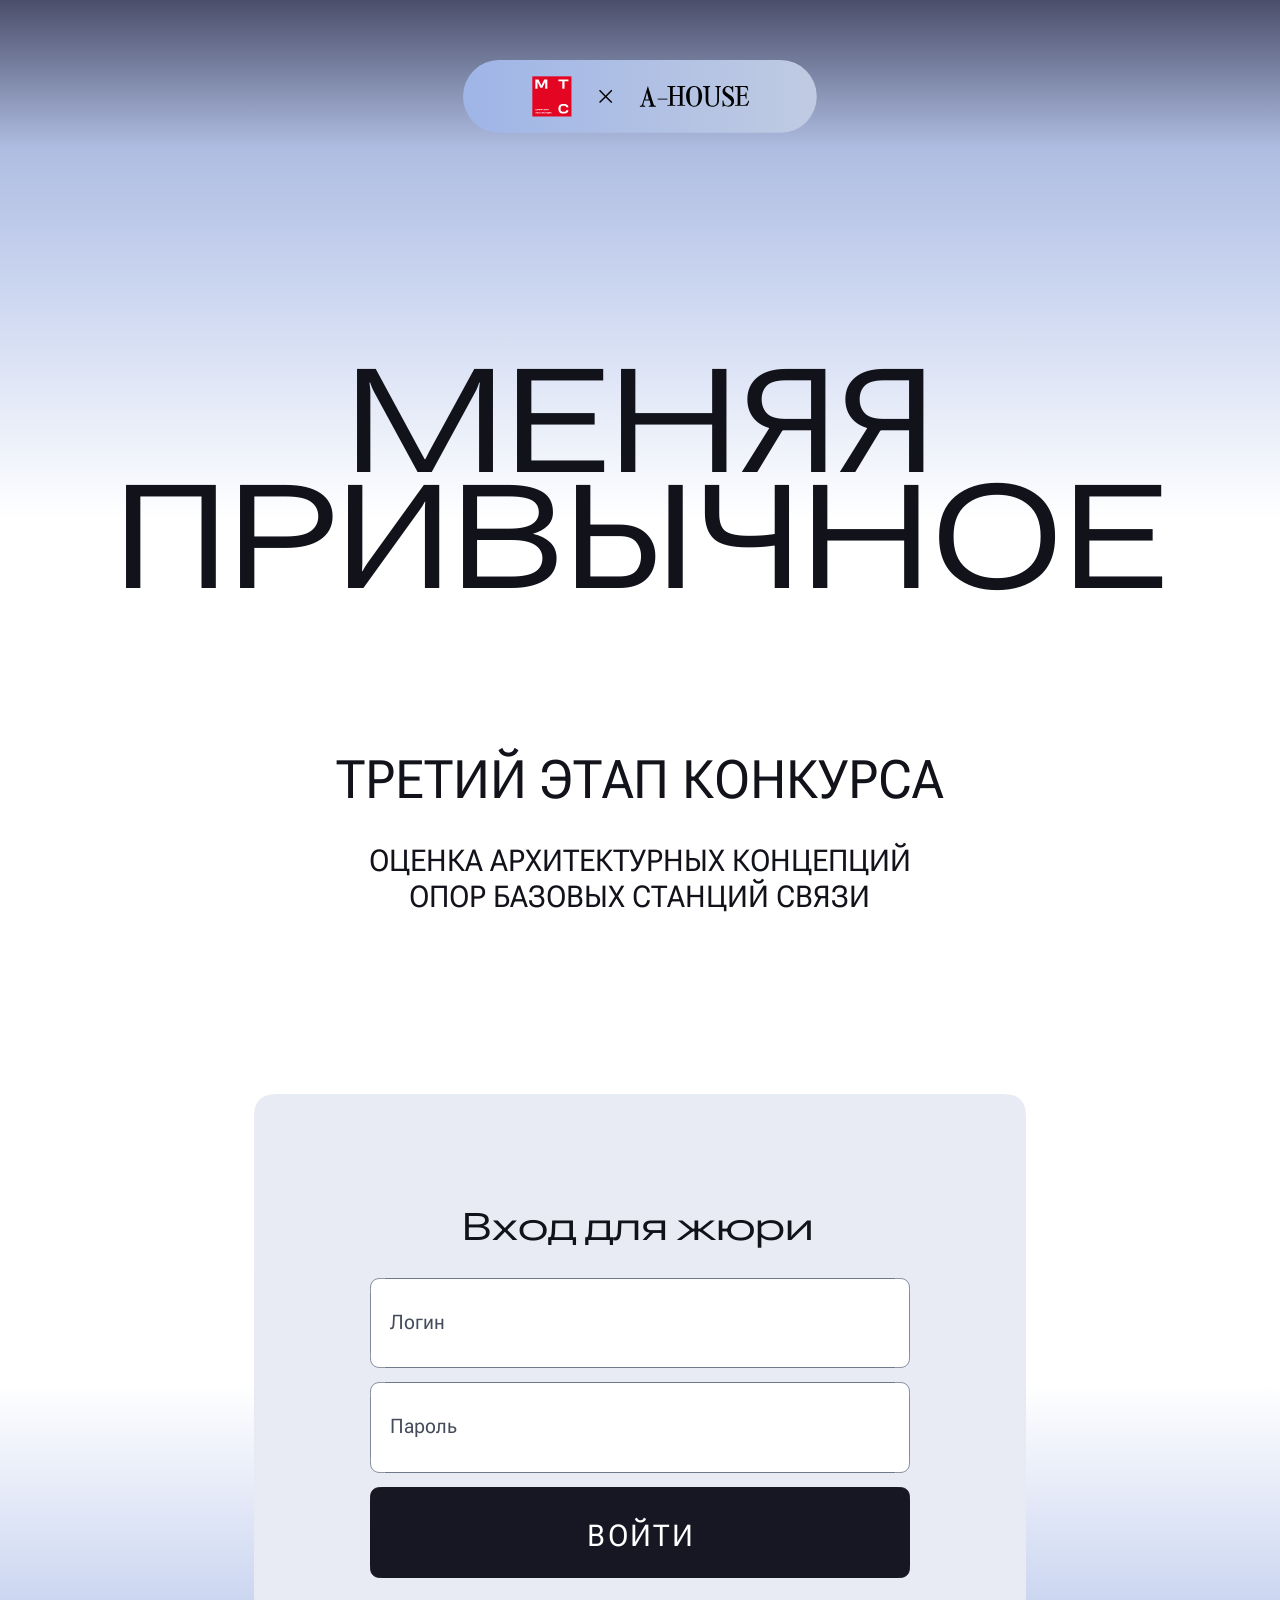
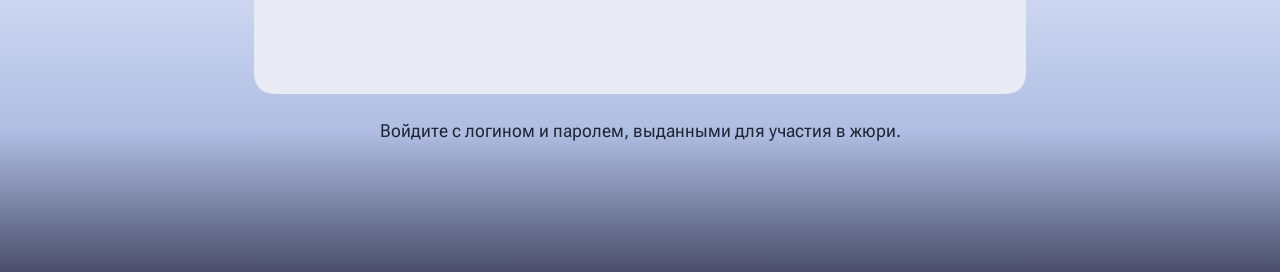
==== commit ce7e39e6: "Publish jury cabinet Source-Commit: 9a85cc808abf2996c43d23bffeed80fe3cd74e79" ====
--- a/jury/index.html
+++ b/jury/index.html
@@ -8,13 +8,13 @@
 <meta http-equiv="Content-Security-Policy" content="default-src 'none'; script-src 'self' 'wasm-unsafe-eval'; worker-src 'self'; style-src 'self'; font-src 'self' blob: https://static.tildacdn.com; img-src 'self' blob: data:; connect-src 'self' https://qlzszcunhphficvkezsk.supabase.co; form-action 'none'; base-uri 'none'">
 <title>Вход для жюри · Меняя привычное</title>
 <link rel="preconnect" href="https://static.tildacdn.com" crossorigin>
-<link rel="stylesheet" href="../cabinet.css?v=fdaa17e8c306">
-<link rel="modulepreload" href="../views.js?v=fdaa17e8c306">
-<link rel="modulepreload" href="../config.js?v=fdaa17e8c306">
-<link rel="modulepreload" href="../typography.js?v=fdaa17e8c306">
-<link rel="modulepreload" href="../criteria.js?v=fdaa17e8c306">
-<link rel="modulepreload" href="../voting.js?v=fdaa17e8c306">
-<script type="module" src="../cabinet.js?v=fdaa17e8c306"></script>
+<link rel="stylesheet" href="../cabinet.css?v=8f45b7ee3e90">
+<link rel="modulepreload" href="../views.js?v=8f45b7ee3e90">
+<link rel="modulepreload" href="../config.js?v=8f45b7ee3e90">
+<link rel="modulepreload" href="../typography.js?v=8f45b7ee3e90">
+<link rel="modulepreload" href="../criteria.js?v=8f45b7ee3e90">
+<link rel="modulepreload" href="../voting.js?v=8f45b7ee3e90">
+<script type="module" src="../cabinet.js?v=8f45b7ee3e90"></script>
 </head>
 <body>
 <div id="cabinet">
--- a/cabinet.css
+++ b/cabinet.css
@@ -41,6 +41,7 @@
   --sky: linear-gradient(180deg, var(--sky-dark) 0%, var(--sky-light-stops));
   --sky-inverse: linear-gradient(0deg, var(--sky-dark) 0%, var(--sky-light-stops));
   --control-corner: .95rem;
+  --label-shift: .07em;
   --width: 1440px;
 }
 * { box-sizing: border-box; }
@@ -116,17 +117,19 @@
 .login-hint { max-inline-size: 40rem; margin: 1.5rem auto 0; text-align: center; color: #202534; }
 /* Offset the visible letters within the original hit area. */
 .primary, .masthead button, .score-choice span {
-  --label-shift: .07em;
   padding-block: calc(var(--control-inset) + var(--label-shift)) calc(var(--control-inset) - var(--label-shift));
 }
 .primary { --control-inset: .85rem; display: inline-flex; align-items: center; justify-content: center; padding-inline: 1.3rem; min-height: 3rem; color: #fff; background: #161722; text-align: center; text-decoration: none; border: 1px solid #161722; }
 .login-card .primary {
+  --label-shift: .13em;
+  --login-label-tracking: .08em;
   width: 100%;
   min-block-size: max(3.125rem, calc(102 * var(--archive-unit)));
   margin-block-start: 14px;
   font-size: max(1.1875rem, calc(34 * var(--archive-unit)));
   text-transform: uppercase;
-  letter-spacing: .08em;
+  letter-spacing: var(--login-label-tracking);
+  text-indent: var(--login-label-tracking);
 }
 .form-error { color: #8e1130; margin-top: 1rem; line-height: 1.4; }
 
@@ -297,27 +300,36 @@
 .no-site input { margin: 0; }
 .comment-label { display: block; margin-bottom: .5rem; }
 .ballot textarea { max-width: 39rem; min-height: 5rem; padding: .75rem; font: inherit; resize: vertical; }
-.materials .primary, .save-ballot { --label-shift: 0px; }
-.save-ballot { margin-top: 1rem; }
+.save-ballot {
+  --label-shift: -.035em;
+  margin-top: 1rem;
+}
 .ballot-note, .ballot-feedback:not(:empty) { margin-top: .8rem; line-height: 1.4; }
 .secondary { margin-top: .5rem; min-height: 2.75rem; padding: .55rem .85rem; color: #161722; background: #fff; border: 1px solid #747b8d; }
 .ballot button:disabled { cursor: default; }
 .scale .guide-list { margin-block-end: 1.25em; list-style: disc; padding-inline-start: 1.3rem; }
 .guide-list li + li { margin-top: .45rem; }
-.recommendations { min-inline-size: 0; margin: 0; padding: 0; border: 0; }
+.recommendations {
+  --nomination-mark-size: 1.5rem;
+  --nomination-mark-gap: .65rem;
+  min-inline-size: 0;
+  margin: 0;
+  padding: 0;
+  border: 0;
+}
 .nomination-option {
   display: grid;
   grid-template-columns: max-content minmax(0, 1fr);
   align-content: center;
   align-items: start;
-  gap: .65rem;
+  gap: var(--nomination-mark-gap);
   min-block-size: 44px;
   padding-block: .3em;
   cursor: pointer;
   overflow-wrap: anywhere;
 }
 .nomination-option .work-mark {
-  --mark-size: 1.5rem;
+  --mark-size: var(--nomination-mark-size);
   margin-inline-start: 0;
   /* Centre on the ink of the first line, even when the label wraps. */
   margin-block-start: calc((1lh - var(--mark-size)) / 2 - .08em);
@@ -325,6 +337,13 @@
 .nomination-option input:not(:checked) + .work-mark svg { visibility: hidden; }
 .nomination-option input:focus-visible + .work-mark { outline: .18rem solid #315cc0; outline-offset: .15rem; }
 .nomination-option:has(input:disabled) { cursor: default; }
+.nomination-option input[disabled] + .work-mark { opacity: .55; }
+.nomination-assigned {
+  margin-inline-start: calc(var(--nomination-mark-size) + var(--nomination-mark-gap));
+  font-size: var(--ballot-meta-size);
+  color: #414859;
+}
+.nomination-choice:not(:last-child) .nomination-assigned { margin-block-end: var(--ballot-field-gap); }
 .nominations { max-inline-size: 60ch; margin-block-start: calc(2 * var(--ballot-field-gap)); }
 .nominations section + section { margin-block-start: var(--work-group-gap); }
 .nominations h3, .nominations h4 {
@@ -364,9 +383,24 @@
 
 .masthead-inner:has(nav) { display: grid; grid-template-columns: minmax(0, 1fr) auto; grid-template-areas: "brand brand" "menu exit"; gap: .4rem 1rem; }
 .masthead-inner:has(nav) img { grid-area: brand; justify-self: center; inline-size: min(100%, 210px); }
-.masthead-inner nav { grid-area: menu; display: flex; flex-wrap: wrap; gap: 0 1.2em; align-items: center; }
-.masthead-inner nav a { display: inline-flex; align-items: center; min-block-size: 2.75rem; }
-.masthead-inner nav a[aria-current="page"] { color: #fff; text-decoration-thickness: .12em; }
+.masthead-inner nav {
+  --menu-ink: #e0e7ff;
+  grid-area: menu;
+  display: flex;
+  flex-wrap: wrap;
+  gap: 0 1.2em;
+  align-items: center;
+  color: var(--menu-ink);
+}
+.masthead-inner nav a {
+  display: inline-flex;
+  align-items: center;
+  min-block-size: 2.75rem;
+  padding-block-start: calc(2 * var(--label-shift));
+  text-decoration-color: var(--menu-ink);
+  text-decoration-thickness: .07em;
+}
+.masthead-inner nav a[aria-current="page"] { color: #fff; }
 .masthead-inner:has(nav) form { grid-area: exit; align-self: start; }
 @media (min-width: 52em) {
   .masthead-inner:has(nav) { grid-template-columns: minmax(9rem, 1fr) auto auto; grid-template-areas: "brand menu exit"; gap: 2rem; }
@@ -468,6 +502,8 @@
   }
 }
 .sheet-arrow { inline-size: 2.9rem; padding: .2rem; font: 1.25rem/1 system-ui, sans-serif; }
+/* The zoom signs sit low in the system font. */
+.sheet-arrow[data-zoom] { padding-block: 0 .17em; }
 .sheet-arrow[aria-disabled="true"] { opacity: .5; cursor: default; }
 .sheet-tool { padding: .4em .8em; }
 .sheet-number { min-inline-size: 7ch; text-align: center; font-variant-numeric: tabular-nums; }
@@ -487,13 +523,21 @@
 .sheets + .materials { margin-block-start: clamp(1.25rem, 2.5vw, 2rem); }
 
 @container sheet-viewer (max-width: 18em) {
-  .sheet-dialog-top { display: grid; grid-template-columns: 44px minmax(0, 1fr) repeat(3, 44px); gap: .1em; }
-  .sheet-zoom { display: contents; }
+  .sheet-dialog-top, .sheet-zoom { gap: .25rem .1em; }
+  .sheet-zoom { max-inline-size: 100%; }
+  .sheet-dialog-top :is(.sheet-arrow, .sheet-tool) { flex: none; inline-size: 44px; }
+  .sheet-dialog-top [data-close] { margin-inline-start: auto; }
   .sheet-dialog-top .sheet-label { display: none; }
-  .sheet-dialog-top .sheet-symbol { display: inline; }
+  .sheet-dialog-top .sheet-symbol {
+    display: inline;
+    position: relative;
+    inset-block-start: var(--label-shift);
+  }
+  .sheet-dialog-top [data-zoom="reset"] .sheet-symbol { --label-shift: -.03em; }
   .sheet-arrow, .sheet-tool { min-block-size: max(44px, 1.4em); padding: 0; }
   .sheet-arrow { inline-size: 44px; font-size: 1em; }
   .zoom-value, .sheet-number { min-inline-size: 0; white-space: nowrap; }
+  .zoom-value { flex: none; }
   .sheet-controls { flex-wrap: nowrap; column-gap: .35em; }
 }
 
@@ -511,7 +555,7 @@
     border-color: #53668c;
     color: #1e304f;
   }
-  .masthead nav a:hover { color: #e0e7ff; text-decoration-thickness: .12em; }
+  .masthead nav a:hover { color: #fff; }
   .sheet-preview:enabled:hover:not(:focus-visible) { outline: 2px solid #53668c; outline-offset: -2px; }
   @supports not (corner-shape: superellipse(1.7)) {
     @media (forced-colors: none) {
@@ -546,16 +590,11 @@
   line-height: 1.4;
   overflow-wrap: anywhere;
 }
-.jury-introduction h2 {
-  --stem-bearing: .035em;
-  font: 400 clamp(1.625rem, 4vw, 2.5rem) / 1.1 var(--body-face);
-}
+.jury-introduction-subtitle { font: 400 max(1rem, .8333em) / 1.4 var(--body-face); }
 .jury-introduction :is(.jury-introduction-subtitle, .jury-stage-dates) {
   color: #414859;
   font-size: max(1rem, .8333em);
 }
-.jury-introduction-subtitle { margin-block-start: .375rem; }
-.jury-introduction-copy p + p { margin-block-start: .65em; }
 .jury-stages {
   list-style: none;
   padding: 0;
@@ -626,7 +665,8 @@
 }
 .catalogue .step-head .rules-button {
   --control-inset: .6rem;
-  inline-size: calc(344 * var(--archive-unit));
+  inline-size: max-content;
+  min-inline-size: calc(344 * var(--archive-unit));
   position: relative;
   inset-block-start: calc(-5 * var(--archive-unit));
 }
@@ -667,7 +707,12 @@
   .catalogue .step-head { flex-direction: column; align-items: flex-start; gap: 1rem; }
   .catalogue .num { font-size: 4.5rem; }
   .catalogue .step p { font-size: 1.3125rem; }
-  .catalogue .step-head .rules-button { inline-size: fit-content; inset-block-start: auto; }
+  .catalogue .step-head .rules-button {
+    inline-size: fit-content;
+    min-inline-size: 0;
+    padding-inline: min(1.3rem, 4vw);
+    inset-block-start: auto;
+  }
   .catalogue .section-head :is(h1, h2) { font-size: clamp(1.75rem, 8.2vw, 3.625rem); }
   .catalogue .projects { padding-block: 45px 55px; }
   .catalogue .project-list { margin-block-start: 115px; }
@@ -677,6 +722,14 @@
 @media (max-width: 600px) {
   .wrap { --gutter: 22px; }
   .masthead-inner { min-block-size: 136px; }
+  .masthead-inner:has(nav) {
+    min-block-size: 0;
+    gap: .375rem .5rem;
+    padding-block: .75rem .5rem;
+  }
+  .masthead-inner nav { column-gap: clamp(.5rem, 5vw - .5rem, 1rem); }
+  .masthead-inner nav a { min-inline-size: min(100%, 2.75rem); }
+  .masthead-inner:has(nav) button { padding-inline: .625rem; }
   .hero { min-block-size: 700px; padding-block: 80px 50px; }
   .hero img { width: min(100%, 240px); }
   .hero h1 { margin-block-start: 145px; font-size: min(clamp(2.25rem, 10.14vw, 4.75rem), 11.9cqi); line-height: .95; }
@@ -724,7 +777,7 @@
   gap: .5rem .625rem;
 }
 .work-gallery .work-pdf {
-  --label-shift: .07em;
+  --label-shift: .09em;
   flex: 1 1 min-content;
   max-inline-size: min(100%, max(12.25rem, calc(344 * var(--archive-unit))));
   min-block-size: max(3.5rem, calc(64 * var(--archive-unit)));
@@ -749,7 +802,15 @@
   .work-gallery .work-pdf { max-inline-size: none; }
 }
 .work-return { margin-block: .75rem 0; }
-.work-ballot { background: linear-gradient(180deg, #fff max(20%, calc(100% - 840px)), #dfe6f8 max(55%, calc(100% - 460px)), #929fc5); }
+.work-ballot {
+  --criterion-column-gap: 0px;
+  --ballot-inset: calc(var(--criterion-sidebar) + var(--criterion-column-gap));
+  --ballot-body-size: max(1rem, calc(24 * var(--archive-unit)));
+  --ballot-field-gap: .5rem;
+  --ballot-meta-size: max(.875rem, calc(18 * var(--archive-unit)));
+  --ballot-measure: 45rem;
+  background: linear-gradient(180deg, #fff max(20%, calc(100% - 840px)), #dfe6f8 max(55%, calc(100% - 460px)), #929fc5);
+}
 @media (width > 45em) {
   .work-ballot:has(.ballot-final) {
     background: linear-gradient(180deg, #fff max(25%, calc(100% - 650px)), #dfe6f8 max(60%, calc(100% - 320px)), #929fc5);
@@ -757,7 +818,7 @@
 }
 .work-ballot > .content { padding-block: calc(var(--work-section-gap) / 2) clamp(3rem, 5.5vw, 5rem); }
 .work-ballot .ballot { margin-block-start: 0; max-inline-size: none; }
-.work-ballot .ballot > :not(h2) { max-inline-size: 45rem; }
+.work-ballot .ballot > :not(h2) { max-inline-size: var(--ballot-measure); }
 .work-ballot .ballot h2 {
   font-size: clamp(1.875rem, 3.75vw, 3.5rem);
   line-height: 1.1;
@@ -768,11 +829,6 @@
 .work-ballot .recommendation-step { margin-block-start: var(--work-group-gap); }
 /* In the archive the criterion number/weight and the score occupy separate columns. */
 .ballot-final {
-  --criterion-column-gap: 0px;
-  --ballot-inset: calc(var(--criterion-sidebar) + var(--criterion-column-gap));
-  --ballot-field-gap: .5rem;
-  --ballot-body-size: max(1rem, calc(24 * var(--archive-unit)));
-  --ballot-meta-size: max(.875rem, calc(18 * var(--archive-unit)));
   font-size: var(--ballot-body-size);
   line-height: 1.45;
   container-type: inline-size;
@@ -841,16 +897,48 @@
 .score-scale li { display: block; }
 .score-scale li + li { margin-block-start: 0; }
 .work-ballot .criterion-final { margin-block-end: var(--work-section-gap); }
-.ballot-final :is(.ballot-follow-up, .ballot-actions, .ballot-references) {
+.ballot-final :is(.ballot-follow-up, .ballot-actions, .ballot-references, .nomination-reference) {
   margin-inline-start: var(--ballot-inset);
-  max-inline-size: 45rem;
+  max-inline-size: var(--ballot-measure);
+}
+.work-neighbors {
+  display: flex;
+  flex-wrap: wrap;
+  gap: var(--ballot-field-gap) var(--work-group-gap);
+  margin-block-start: var(--work-section-gap);
+  font: 400 var(--ballot-body-size) / 1.3 var(--body-face);
+}
+.work-neighbors a {
+  display: flex;
+  align-items: center;
+  gap: var(--ballot-field-gap);
+  min-inline-size: 0;
+  max-inline-size: 100%;
+  min-block-size: 2.75rem;
+  overflow-wrap: anywhere;
+  text-decoration: none;
+}
+.work-neighbors a[rel="next"] {
+  margin-inline-start: auto;
+  flex-direction: row-reverse;
+  text-align: end;
+}
+.work-neighbor-arrow { flex: none; inline-size: 52px; }
+.work-neighbors a[rel="prev"] .work-neighbor-arrow { transform: scaleX(-1); }
+@media (max-width: 30em) {
+  .work-neighbors { column-gap: var(--ballot-field-gap); }
+  .work-neighbor-arrow { inline-size: clamp(32px, 25vw - 47px, 52px); }
+  .work-neighbor-noun { display: none; }
+}
+@media (hover: hover) {
+  .work-neighbors a:hover .work-neighbor-label { text-decoration: underline; }
 }
 .recommendation-step { row-gap: var(--ballot-field-gap); }
 .recommendation-step .criterion-number { grid-column: 1; grid-row: 1 / span 2; }
-.recommendation-step > :where(h3, .recommendations) { grid-column: 2; max-inline-size: 45rem; }
+.recommendation-step > :where(h3, .recommendations) { grid-column: 2; max-inline-size: var(--ballot-measure); }
 .recommendation-step h3 { margin: 0; padding-block-start: calc(17 * var(--archive-unit)); }
 .ballot-final .comment-label { margin-block-end: var(--ballot-field-gap); line-height: 1.25; }
-.ballot-final :is(.comment-label, .recommendation-step h3) small {
+.ballot-final .comment-label small {
   font-size: var(--ballot-meta-size);
   color: #414859;
   white-space: nowrap;
@@ -864,12 +952,9 @@
 }
 .ballot-final .ballot-feedback:not(:empty) { margin-block-start: var(--ballot-field-gap); font-size: var(--ballot-meta-size); }
 .ballot-references { margin-block-start: var(--work-section-gap); }
-.ballot-reference-links {
-  display: flex;
-  flex-wrap: wrap;
-  align-items: baseline;
-  gap: var(--ballot-field-gap) clamp(1rem, 2.5vw, 2rem);
-}
+.ballot-references .ballot-rules { display: inline-flex; align-items: center; }
+.nomination-reference { margin-block-start: var(--work-group-gap); }
+#nomination-instruction { margin-block-end: var(--ballot-field-gap); color: #414859; }
 .ballot-reference-toggle {
   border: 0;
   background: none;
@@ -878,7 +963,7 @@
   text-align: start;
 }
 @media (max-width: 45em) {
-  .ballot-final { --criterion-sidebar: 5rem; --criterion-column-gap: 1.125rem; --ballot-inset: 0px; }
+  .work-ballot { --criterion-sidebar: 5rem; --criterion-column-gap: 1.125rem; --ballot-inset: 0px; }
   .work-ballot .ballot-final > h2 { font-size: clamp(2.25rem, 7.65vw, 3.625rem); }
   .criterion-number { font-size: 2.5rem; line-height: 1; }
   .criterion-main { padding-block-start: 0; }
@@ -917,9 +1002,9 @@
 }
 .ranking-note :is(.ranking-description, .ranking-order) { margin: 0; min-inline-size: 0; }
 .ranking-note .ranking-order { align-items: start; flex-direction: column; font-size: min(1em, 1.375rem); }
-.ranking-arrow {
+.ranking-arrow { inline-size: 100%; }
+:is(.ranking-arrow, .work-neighbor-arrow) {
   display: block;
-  inline-size: 100%;
   aspect-ratio: 55 / 47;
   background: center / contain no-repeat url("data:image/svg+xml,%3Csvg xmlns='http://www.w3.org/2000/svg' viewBox='0 0 55 47' fill='none'%3E%3Cpath d='M31.625 46L53.5 23.5L31.625 1M53.5 23.5L1 23.5' stroke='black' stroke-width='2' stroke-linecap='round' stroke-linejoin='round'/%3E%3C/svg%3E");
 }
